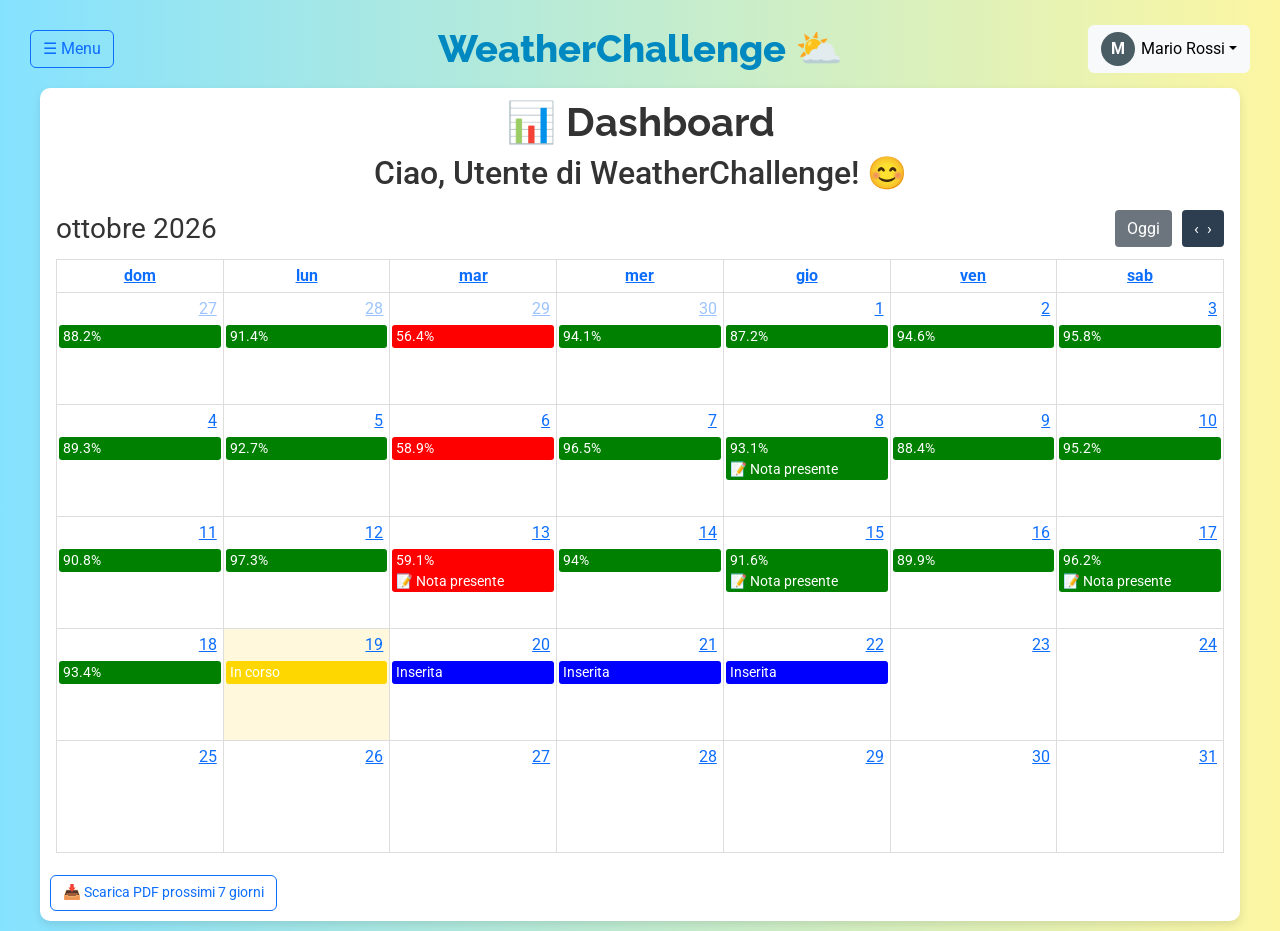
==== dashboard.html @ 6a6421fd "versione 1.01 alpha" ====
<!DOCTYPE html>
<html lang="it">
<head>
    <meta charset="UTF-8">
    <meta name="viewport" content="width=device-width, initial-scale=1.0">
    <title>Dashboard Previsioni Meteo</title>
    <link href="https://cdn.jsdelivr.net/npm/bootstrap@5.3.3/dist/css/bootstrap.min.css" rel="stylesheet">
    <link rel="preconnect" href="https://fonts.googleapis.com">
    <link rel="preconnect" href="https://fonts.gstatic.com" crossorigin>
    <link href="https://fonts.googleapis.com/css2?family=Nunito:wght@400;600;700;800;900&family=Raleway:wght@700;800;900&family=Roboto:wght@400;500&display=swap" rel="stylesheet">
    <link rel="stylesheet" href="assets/css/style_app.css">
    <link rel="stylesheet" href="assets/css/style_dashboard.css">
    <link rel="stylesheet" href="assets/css/tema.css">
    <link rel="stylesheet" href="assets/css/kit_statico.css">
</head>
<body class="bg-light">
    <!-- Intestazione. Nel sito vero è utils/header.php: qui è riscritta a mano -->
    <header class="header py-3">
        <a href="menu.html" class="btn btn-outline-primary btn-menu d-none d-md-block">☰ <span class="menu-label">Menu</span></a>
        <h1 class="site-title">WeatherChallenge ⛅</h1>
        <div class="dropdown">
            <button class="btn btn-light dropdown-toggle" type="button"><span class="avatar">M</span>Mario Rossi</button>
        </div>
    </header>

    <div class="cloud small"></div>
    <div class="cloud medium"></div>
    <div class="cloud large"></div>

    <div class="container">
        <div class="text-center">
            <h1 class="dash-title" style="font-family:'Raleway',sans-serif;font-weight:bold;color:#333;">📊 Dashboard</h1>
        </div>
        <h2 class="greeting text-center mt-2 mb-3">Ciao, Utente di WeatherChallenge! 😊</h2>

        <!-- ══════ COMPUTER (più largo di 768px) ══════ -->
        <div id="desktop-view">
            <div class="cal">
                <div class="cal-toolbar">
                    <h3 class="cal-title">ottobre 2026</h3>
                    <div class="cal-buttons"><span class="cal-btn cal-btn-today">Oggi</span><span class="cal-btn cal-btn-nav">‹&nbsp;&nbsp;›</span></div>
                </div>
                <table class="cal-table">
                    <thead><tr><th><a href="#">dom</a></th><th><a href="#">lun</a></th><th><a href="#">mar</a></th><th><a href="#">mer</a></th><th><a href="#">gio</a></th><th><a href="#">ven</a></th><th><a href="#">sab</a></th></tr></thead>
                    <tbody>
                    <tr>
                        <td class="cal-day other"><a class="cal-num" href="#">27</a><div class="cal-ev ok">88.2%</div></td>
                        <td class="cal-day other"><a class="cal-num" href="#">28</a><div class="cal-ev ok">91.4%</div></td>
                        <td class="cal-day other"><a class="cal-num" href="#">29</a><div class="cal-ev low">56.4%</div></td>
                        <td class="cal-day other"><a class="cal-num" href="#">30</a><div class="cal-ev ok">94.1%</div></td>
                        <td class="cal-day"><a class="cal-num" href="#">1</a><div class="cal-ev ok">87.2%</div></td>
                        <td class="cal-day"><a class="cal-num" href="#">2</a><div class="cal-ev ok">94.6%</div></td>
                        <td class="cal-day"><a class="cal-num" href="#">3</a><div class="cal-ev ok">95.8%</div></td>
                    </tr>
                    <tr>
                        <td class="cal-day"><a class="cal-num" href="#">4</a><div class="cal-ev ok">89.3%</div></td>
                        <td class="cal-day"><a class="cal-num" href="#">5</a><div class="cal-ev ok">92.7%</div></td>
                        <td class="cal-day"><a class="cal-num" href="#">6</a><div class="cal-ev low">58.9%</div></td>
                        <td class="cal-day"><a class="cal-num" href="#">7</a><div class="cal-ev ok">96.5%</div></td>
                        <td class="cal-day"><a class="cal-num" href="#">8</a><div class="cal-ev ok">93.1%<br>📝 Nota presente</div></td>
                        <td class="cal-day"><a class="cal-num" href="#">9</a><div class="cal-ev ok">88.4%</div></td>
                        <td class="cal-day"><a class="cal-num" href="#">10</a><div class="cal-ev ok">95.2%</div></td>
                    </tr>
                    <tr>
                        <td class="cal-day"><a class="cal-num" href="#">11</a><div class="cal-ev ok">90.8%</div></td>
                        <td class="cal-day"><a class="cal-num" href="#">12</a><div class="cal-ev ok">97.3%</div></td>
                        <td class="cal-day"><a class="cal-num" href="#">13</a><div class="cal-ev low">59.1%<br>📝 Nota presente</div></td>
                        <td class="cal-day"><a class="cal-num" href="#">14</a><div class="cal-ev ok">94%</div></td>
                        <td class="cal-day"><a class="cal-num" href="#">15</a><div class="cal-ev ok">91.6%<br>📝 Nota presente</div></td>
                        <td class="cal-day"><a class="cal-num" href="#">16</a><div class="cal-ev ok">89.9%</div></td>
                        <td class="cal-day"><a class="cal-num" href="#">17</a><div class="cal-ev ok">96.2%<br>📝 Nota presente</div></td>
                    </tr>
                    <tr>
                        <td class="cal-day"><a class="cal-num" href="#">18</a><div class="cal-ev ok">93.4%</div></td>
                        <td class="cal-day today"><a class="cal-num" href="#">19</a><div class="cal-ev now">In corso</div></td>
                        <td class="cal-day"><a class="cal-num" href="#">20</a><div class="cal-ev new">Inserita</div></td>
                        <td class="cal-day"><a class="cal-num" href="#">21</a><div class="cal-ev new">Inserita</div></td>
                        <td class="cal-day"><a class="cal-num" href="#">22</a><div class="cal-ev new">Inserita</div></td>
                        <td class="cal-day"><a class="cal-num" href="#">23</a></td>
                        <td class="cal-day"><a class="cal-num" href="#">24</a></td>
                    </tr>
                    <tr>
                        <td class="cal-day"><a class="cal-num" href="#">25</a></td>
                        <td class="cal-day"><a class="cal-num" href="#">26</a></td>
                        <td class="cal-day"><a class="cal-num" href="#">27</a></td>
                        <td class="cal-day"><a class="cal-num" href="#">28</a></td>
                        <td class="cal-day"><a class="cal-num" href="#">29</a></td>
                        <td class="cal-day"><a class="cal-num" href="#">30</a></td>
                        <td class="cal-day"><a class="cal-num" href="#">31</a></td>
                    </tr>
                    </tbody>
                </table>
            </div>
            <a href="#" class="btn btn-outline-primary btn-pdf mt-3">📥 Scarica PDF prossimi 7 giorni</a>
        </div>

        <!-- ══════ TELEFONO (fino a 768px): qui si vede la lista ══════ -->
        <div id="mobile-view">
            <div class="view-toggle">
                <button id="btn-grid" type="button">📅 Griglia</button>
                <button id="btn-list" type="button" class="active">📋 Lista risultati</button>
            </div>
            <div id="mini-calendar-wrap" class="hidden"></div>
            <div id="list-wrap" class="visible">
                <div class="result-list">
                <div class="upcoming-label">🔮 Prossimi giorni — tocca per inserire</div>
                <a href="insert-forecast.html" class="result-card future">
                    <div class="card-date"><span class="day-num">23</span><span class="day-name">Ven</span></div>
                    <div class="card-divider"></div>
                    <div class="card-body">
                        <div class="card-status">Inserisci previsione</div>
                        <div class="card-note">Ottobre 2026</div>
                    </div>
                    <div class="card-badge future-badge">+ Aggiungi</div>
                </a>
                <a href="insert-forecast.html" class="result-card future">
                    <div class="card-date"><span class="day-num">24</span><span class="day-name">Sab</span></div>
                    <div class="card-divider"></div>
                    <div class="card-body">
                        <div class="card-status">Inserisci previsione</div>
                        <div class="card-note">Ottobre 2026</div>
                    </div>
                    <div class="card-badge future-badge">+ Aggiungi</div>
                </a>
                <a href="insert-forecast.html" class="result-card future">
                    <div class="card-date"><span class="day-num">25</span><span class="day-name">Dom</span></div>
                    <div class="card-divider"></div>
                    <div class="card-body">
                        <div class="card-status">Inserisci previsione</div>
                        <div class="card-note">Ottobre 2026</div>
                    </div>
                    <div class="card-badge future-badge">+ Aggiungi</div>
                </a>
                <a href="insert-forecast.html" class="result-card future">
                    <div class="card-date"><span class="day-num">26</span><span class="day-name">Lun</span></div>
                    <div class="card-divider"></div>
                    <div class="card-body">
                        <div class="card-status">Inserisci previsione</div>
                        <div class="card-note">Ottobre 2026</div>
                    </div>
                    <div class="card-badge future-badge">+ Aggiungi</div>
                </a>
                <div class="list-month-header">Ottobre 2026</div>
                <div class="result-card">
                    <div class="card-date"><span class="day-num">19</span><span class="day-name">Lun</span></div>
                    <div class="card-divider" style="background:#FFD70044;"></div>
                    <div class="card-body"><div class="card-status" style="color:#d97706">In corso oggi</div></div>
                    <div class="card-badge yellow">In corso</div>
                </div>
                <a href="#" class="result-card">
                    <div class="card-date"><span class="day-num">18</span><span class="day-name">Dom</span></div>
                    <div class="card-divider" style="background:#00800044;"></div>
                    <div class="card-body">
                        <div class="card-status" style="color:#008000">Previsione accurata ✓</div>
                    </div>
                    <div class="card-badge green">93.4%</div>
                </a>
                <a href="#" class="result-card">
                    <div class="card-date"><span class="day-num">17</span><span class="day-name">Sab</span></div>
                    <div class="card-divider" style="background:#00800044;"></div>
                    <div class="card-body">
                        <div class="card-status" style="color:#008000">Previsione accurata ✓</div>
                        <div class="card-note">📝 Possibile nebbia in Valsugana</div>
                    </div>
                    <div class="card-badge green">96.2%</div>
                </a>
                <a href="#" class="result-card">
                    <div class="card-date"><span class="day-num">16</span><span class="day-name">Ven</span></div>
                    <div class="card-divider" style="background:#00800044;"></div>
                    <div class="card-body">
                        <div class="card-status" style="color:#008000">Previsione accurata ✓</div>
                    </div>
                    <div class="card-badge green">89.9%</div>
                </a>
                <a href="#" class="result-card">
                    <div class="card-date"><span class="day-num">15</span><span class="day-name">Gio</span></div>
                    <div class="card-divider" style="background:#00800044;"></div>
                    <div class="card-body">
                        <div class="card-status" style="color:#008000">Previsione accurata ✓</div>
                        <div class="card-note">📝 Vento da nord al mattino</div>
                    </div>
                    <div class="card-badge green">91.6%</div>
                </a>
                <a href="#" class="result-card">
                    <div class="card-date"><span class="day-num">14</span><span class="day-name">Mer</span></div>
                    <div class="card-divider" style="background:#00800044;"></div>
                    <div class="card-body">
                        <div class="card-status" style="color:#008000">Previsione accurata ✓</div>
                    </div>
                    <div class="card-badge green">94%</div>
                </a>
                <a href="#" class="result-card">
                    <div class="card-date"><span class="day-num">13</span><span class="day-name">Mar</span></div>
                    <div class="card-divider" style="background:#FF000044;"></div>
                    <div class="card-body">
                        <div class="card-status" style="color:#FF0000">Previsione non accurata</div>
                        <div class="card-note">📝 Allerta temporali nel pomeriggio</div>
                    </div>
                    <div class="card-badge red">59.1%</div>
                </a>
                <a href="#" class="result-card">
                    <div class="card-date"><span class="day-num">12</span><span class="day-name">Lun</span></div>
                    <div class="card-divider" style="background:#00800044;"></div>
                    <div class="card-body">
                        <div class="card-status" style="color:#008000">Previsione accurata ✓</div>
                    </div>
                    <div class="card-badge green">97.3%</div>
                </a>
                <div class="list-month-header">Settembre 2026</div>
                <a href="#" class="result-card">
                    <div class="card-date"><span class="day-num">30</span><span class="day-name">Mer</span></div>
                    <div class="card-divider" style="background:#00800044;"></div>
                    <div class="card-body">
                        <div class="card-status" style="color:#008000">Previsione accurata ✓</div>
                    </div>
                    <div class="card-badge green">94.1%</div>
                </a>
                <a href="#" class="result-card">
                    <div class="card-date"><span class="day-num">29</span><span class="day-name">Mar</span></div>
                    <div class="card-divider" style="background:#FF000044;"></div>
                    <div class="card-body">
                        <div class="card-status" style="color:#FF0000">Previsione non accurata</div>
                    </div>
                    <div class="card-badge red">56.4%</div>
                </a>
                </div>
            </div>
            <a href="#" class="btn btn-outline-primary btn-pdf mt-3">📥 Scarica PDF prossimi 7 giorni</a>
        </div>
    </div>


    <!-- Barra in basso: si vede solo su telefono (larghezza fino a 768px) -->
    <nav class="bottom-nav" aria-label="Navigazione">
        <a href="menu.html" class="bn-menu"><span class="bn-icon">☰</span><span>Menu</span></a>
        <div class="dropdown">
            <button class="bn-profile" type="button"><span class="avatar avatar-sm">M</span><span class="bn-label">Mario Rossi</span></button>
        </div>
    </nav>
</body>
</html>
---- assets/css/style_app.css ----
/* ═══════════════════════════════════════════════
   HEADER
═══════════════════════════════════════════════ */

.header {
    display: flex;
    justify-content: center;
    align-items: center;
    position: relative;
}

.dropdown {
    position: absolute;
    right: 20px;
}

.btn-menu {
    position: absolute;
    left: 20px;
}

.dropdown-menu {
    width: 280px;
    padding: 15px;
}

.user-info {
    display: flex;
    align-items: center;
    gap: 10px;
}

.user-info img {
    border-radius: 50%;
    width: 50px;
    height: 50px;
}

.user-email {
    font-size: 14px;
    color: gray;
}

.accuracy-bar {
    height: 10px;
    background-color: #e9ecef;
    border-radius: 5px;
    overflow: hidden;
    margin-top: 5px;
}

.accuracy-fill {
    height: 100%;
    background-color: #007bff;
}


/* Stile per i pulsanti meteo */

body {
    font-family: 'Roboto', sans-serif;
    background: linear-gradient(135deg, #89f7fe 0%, #66a6ff 100%);
    color: #333;
    padding: 10px;
    margin: 0;
    min-height: 100vh;
}

.container {
    max-width: 1200px;
    margin: 0 auto;
    background: white;
    padding: 0;
    border-radius: 10px;
    box-shadow: 0 4px 10px rgba(0, 0, 0, 0.1);
}

.weather-btn {
    width: 80px;
    height: 80px;
    font-size: 32px;
    border: 2px solid #ddd;
    border-radius: 12px;
    background-color: #f9f9f9;
    color: #555;
    display: flex;
    justify-content: center;
    align-items: center;
    transition: all 0.3s ease;
    cursor: pointer;
}

.weather-btn:hover {
    background-color: #e9ecef;
    transform: scale(1.1);
}

.weather-btn.active {
    background-color: #007bff;
    color: white;
    border-color: #0056b3;
    transform: scale(1.1);
}

.weather-group {
    display: flex;
    flex-wrap: wrap;
    gap: 15px;
    justify-content: left;
    margin-bottom: 20px;
}

.weather-btn.selected {
    background-color: #007bff;
    color: white;
    border-color: #0056b3;
    transform: scale(1.1);
}


/* ── HEADER (desktop) ── */

.header {
    display: flex;
    justify-content: center;
    align-items: center;
    position: relative;
}

.dropdown {
    position: absolute;
    right: 20px;
}

.btn-menu {
    position: absolute;
    left: 20px;
}

.dropdown-menu {
    width: 280px;
    padding: 15px;
}

.user-info {
    display: flex;
    align-items: center;
    gap: 10px;
}

.user-info img {
    border-radius: 50%;
    width: 50px;
    height: 50px;
}

.user-email {
    font-size: 14px;
    color: gray;
}

.accuracy-bar {
    height: 10px;
    background-color: #e9ecef;
    border-radius: 5px;
    overflow: hidden;
    margin-top: 5px;
}

.accuracy-fill {
    height: 100%;
    background-color: #007bff;
}


/* ── BOTTOM NAV (solo mobile) ── */

.bottom-nav {
    display: none;
}


/* ═══════════════════════════════════════════════
   MOBILE ≤ 768px
═══════════════════════════════════════════════ */

@media (max-width: 768px) {
    /* ── Header ── */
    .header {
        flex-direction: column;
        align-items: center;
        text-align: center;
    }
    .dropdown {
        position: static;
        margin-top: 15px;
        display: flex;
        justify-content: center;
        width: 100%;
    }
    .btn-menu {
        position: static;
        margin-top: 15px;
        display: flex;
        justify-content: center;
        width: 100%;
    }
    /* Spazio in fondo per non finire sotto la bottom nav */
    body {
        padding-bottom: 70px;
    }
    .header .btn-menu {
        display: none;
    }
    .header .dropdown {
        display: none;
    }
    /* ── Bottom navigation bar ── */
    .bottom-nav {
        display: flex;
        position: fixed;
        bottom: 0;
        left: 0;
        right: 0;
        height: 60px;
        background: #fff;
        border-top: 1px solid #e2e8f0;
        box-shadow: 0 -4px 16px rgba(0, 0, 0, .08);
        z-index: 1050;
        align-items: stretch;
    }
    /* Bottone menu a sinistra */
    .bottom-nav .bn-menu {
        flex: 1;
        display: flex;
        flex-direction: column;
        align-items: center;
        justify-content: center;
        gap: 2px;
        border: none;
        background: transparent;
        cursor: pointer;
        font-size: .65rem;
        font-weight: 700;
        color: #64748b;
        padding: 0;
        border-right: 1px solid #e2e8f0;
    }
    .bottom-nav .bn-menu .bn-icon {
        font-size: 1.3rem;
        line-height: 1;
    }
    /* Dropdown profilo a destra */
    .bottom-nav .bn-profile {
        flex: 1;
        display: flex;
        flex-direction: column;
        align-items: center;
        justify-content: center;
        gap: 2px;
        border: none;
        background: transparent;
        cursor: pointer;
        font-size: .65rem;
        font-weight: 700;
        color: #64748b;
        padding: 0;
        height: 100%;
    }
    .bottom-nav .dropdown {
        margin-top: 0 !important;
    }
    .bottom-nav .bn-profile img {
        width: 28px;
        height: 28px;
        border-radius: 50%;
        object-fit: cover;
    }
    .bottom-nav .bn-profile .bn-label {
        font-size: .6rem;
        font-weight: 700;
        color: #64748b;
        white-space: nowrap;
        overflow: hidden;
        text-overflow: ellipsis;
        max-width: 80px;
    }
    /* Il dropdown Bootstrap si apre verso l'alto */
    .bottom-nav .dropdown-menu {
        bottom: 60px !important;
        top: auto !important;
        transform: none !important;
        margin-bottom: 4px;
    }
    /* ── Pulsante PDF ── */
    .btn-bottom {
        width: 100%;
        justify-content: center;
        font-size: .85rem;
        padding: 11px 0 !important;
        border-radius: 12px !important;
    }
}
---- assets/css/style_dashboard.css ----
/* ═══════════════════════════════════════════════
   CLOUD ANIMATION
═══════════════════════════════════════════════ */

.introjs-relativePosition {
    position: initial !important;
}

@keyframes moveClouds {
    from {
        transform: translateX(-200px);
        opacity: .6;
    }
    to {
        transform: translateX(100vw);
        opacity: 1;
    }
}

.cloud {
    position: absolute;
    top: 10%;
    left: -200px;
    width: 120px;
    height: 80px;
    background: url('../img/cloud.png') no-repeat center/contain;
    opacity: .8;
    animation: moveClouds 30s linear infinite;
    pointer-events: none;
}

.cloud.small {
    width: 80px;
    height: 50px;
    top: 20%;
    animation-duration: 40s;
}

.cloud.medium {
    width: 150px;
    height: 100px;
    top: 30%;
    animation-duration: 50s;
}

.cloud.large {
    width: 200px;
    height: 130px;
    top: 15%;
    animation-duration: 60s;
}


/* ═══════════════════════════════════════════════
   LAYOUT SWITCH (desktop default)
═══════════════════════════════════════════════ */

#mobile-view {
    display: none;
}

#desktop-view {
    display: block;
}

.container {
    padding-left: 10px !important;
    padding-right: 10px !important;
    padding-top: 10px !important;
    padding-bottom: 10px !important;
}

.btn-pdf {
    display: inline-flex;
    align-items: center;
    gap: 6px;
    margin-top: 12px;
    font-size: .9rem;
}


/* ═══════════════════════════════════════════════
   MOBILE  ≤ 768px
═══════════════════════════════════════════════ */

@media (max-width: 768px) {
    /* ── Layout switch ── */
    #desktop-view {
        display: none;
    }
    #mobile-view {
        display: block;
    }
    /* ── Generali ── */
    body {
        font-family: 'Nunito', sans-serif;
    }
    .container {
        padding-left: 10px !important;
        padding-right: 10px !important;
    }
    h1.dash-title {
        font-size: 1.4rem !important;
        font-weight: 800;
    }
    h2.greeting {
        font-size: 1.05rem !important;
        margin-bottom: 10px !important;
        color: #555;
    }
    /* ── Toggle griglia/lista ── */
    .view-toggle {
        display: flex;
        background: #f0f4f8;
        border-radius: 12px;
        padding: 3px;
        gap: 3px;
        margin-bottom: 12px;
    }
    .view-toggle button {
        flex: 1;
        border: none;
        background: transparent;
        border-radius: 10px;
        padding: 8px 0;
        font-family: 'Nunito', sans-serif;
        font-size: .82rem;
        font-weight: 700;
        color: #888;
        cursor: pointer;
        transition: all .2s;
    }
    .view-toggle button.active {
        background: #fff;
        color: #333;
        box-shadow: 0 1px 6px rgba(0, 0, 0, .12);
    }
    /* ── Panels ── */
    #mini-calendar-wrap {
        display: block;
    }
    #list-wrap {
        display: none;
    }
    #mini-calendar-wrap.hidden {
        display: none;
    }
    #list-wrap.visible {
        display: block;
    }
    /* ── Mini-griglia FullCalendar ── */
    #mini-cal .fc-toolbar {
        flex-wrap: wrap;
        gap: 4px;
        justify-content: center !important;
        margin-bottom: 6px !important;
    }
    #mini-cal .fc-toolbar-title {
        font-size: .95rem !important;
        font-weight: 800;
        font-family: 'Nunito', sans-serif;
    }
    #mini-cal .fc-button {
        padding: 5px 9px !important;
        font-size: .75rem !important;
    }
    #mini-cal .fc-col-header-cell-cushion {
        font-size: .68rem !important;
        font-weight: 800;
        padding: 3px 1px !important;
    }
    #mini-cal .fc-daygrid-day-number {
        font-size: .72rem !important;
        padding: 2px 4px !important;
    }
    #mini-cal .fc-daygrid-day {
        min-height: 52px !important;
    }
    #mini-cal .fc-daygrid-event {
        border-radius: 4px !important;
        font-size: .6rem !important;
        padding: 1px 3px !important;
        line-height: 1.3 !important;
    }
    #mini-cal .fc-event-title {
        font-size: .6rem !important;
        font-weight: 700;
    }
    /* ── Lista risultati ── */
    .result-list {
        display: flex;
        flex-direction: column;
        gap: 8px;
        padding-bottom: 20px;
    }
    .list-month-header {
        font-size: .7rem;
        font-weight: 800;
        text-transform: uppercase;
        letter-spacing: .08em;
        color: #aaa;
        padding: 10px 2px 4px;
        border-bottom: 1px solid #eee;
        margin-bottom: 2px;
    }
    .upcoming-label {
        font-size: .7rem;
        font-weight: 800;
        text-transform: uppercase;
        letter-spacing: .08em;
        color: #3b82f6;
        padding: 10px 2px 4px;
        border-bottom: 1px solid #dbeafe;
        margin-bottom: 2px;
    }
    .result-card {
        display: flex;
        align-items: center;
        gap: 12px;
        background: #fff;
        border-radius: 14px;
        padding: 12px 14px;
        box-shadow: 0 2px 8px rgba(0, 0, 0, .07);
        cursor: pointer;
        text-decoration: none;
        color: inherit;
        transition: transform .15s, box-shadow .15s;
        -webkit-tap-highlight-color: transparent;
    }
    .result-card:active {
        transform: scale(.98);
        box-shadow: 0 1px 4px rgba(0, 0, 0, .1);
    }
    .result-card.future {
        border: 2px dashed #93c5fd;
        background: #eff6ff;
        box-shadow: none;
    }
    .card-date {
        display: flex;
        flex-direction: column;
        align-items: center;
        min-width: 40px;
    }
    .card-date .day-num {
        font-size: 1.4rem;
        font-weight: 800;
        line-height: 1;
        color: #333;
    }
    .card-date .day-name {
        font-size: .62rem;
        font-weight: 700;
        text-transform: uppercase;
        color: #aaa;
        letter-spacing: .06em;
    }
    .card-divider {
        width: 2px;
        height: 36px;
        border-radius: 2px;
        background: #eee;
        flex-shrink: 0;
    }
    .card-body {
        flex: 1;
        min-width: 0;
    }
    .card-body .card-status {
        font-size: .78rem;
        font-weight: 700;
        margin-bottom: 2px;
    }
    .card-body .card-note {
        font-size: .68rem;
        color: #aaa;
    }
    .card-badge {
        flex-shrink: 0;
        min-width: 52px;
        text-align: center;
        padding: 5px 10px;
        border-radius: 20px;
        font-size: .78rem;
        font-weight: 800;
        color: #fff;
    }
    .card-badge.green {
        background: #22c55e;
    }
    .card-badge.red {
        background: #ef4444;
    }
    .card-badge.yellow {
        background: #f59e0b;
    }
    .card-badge.blue {
        background: #3b82f6;
    }
    .card-badge.future-badge {
        background: #dbeafe;
        color: #3b82f6;
        font-size: .72rem;
    }
    .result-card.future .card-date .day-num {
        color: #3b82f6;
    }
    .result-card.future .card-body .card-status {
        color: #3b82f6;
    }
    /* ── Pulsante PDF ── */
    .btn-pdf {
        width: 100%;
        justify-content: center;
        font-size: .85rem;
        padding: 11px 0 !important;
        border-radius: 12px !important;
    }
}
---- assets/css/tema.css ----
/* ============================================================
   TEMA: il punto di partenza per le prime modifiche

   Questo file si carica per ULTIMO, quindi quello che scrivi qui
   vince sugli altri fogli di stile. I valori scritti sono quelli
   attuali del sito: cambiali e ricarica la pagina per vedere l'effetto.

   Quando una modifica ti piace, annota il file e la riga: potrà
   essere riportata nel sito vero.
   ============================================================ */

:root {
    /* Cielo: sfondo a gradiente delle pagine con contenitore bianco */
    --wc-cielo-alto: #fcf6a2;
    --wc-cielo-basso: #85e2ff;


    /* Colori dei punteggi: bene, medio, male (valgono per tutte le pagine) */
    --green: #22c55e;
    --orange: #f59e0b;
    --red: #ef4444;

    /* Forme */
    --wc-raggio-contenitore: 10px;   /* il grande riquadro bianco */
    --wc-raggio-card: 14px;          /* card di liste, storico e classifica */

    /* Font dei titoli */
    --wc-font-titoli: 'Raleway', sans-serif;
}

body.bg-light {
    background-image: linear-gradient(270deg, var(--wc-cielo-alto) 0%, var(--wc-cielo-basso) 100%);
}

.container { border-radius: var(--wc-raggio-contenitore); }

.result-card, .f-card, .user-rank { border-radius: var(--wc-raggio-card); }

/* Badge dei punteggi: usano gli stessi tre colori */
.card-badge.green, .f-acc-badge.green, .wsf-badge.green { background: var(--green); }
.card-badge.yellow, .f-acc-badge.yellow, .wsf-badge.yellow { background: var(--orange); }
.card-badge.red, .f-acc-badge.red, .wsf-badge.red { background: var(--red); }

h1.rank-title, h1.video-title, .site-title { font-family: var(--wc-font-titoli); }
---- assets/css/kit_statico.css ----
/* ============================================================
   KIT STATICO
   Nel sito vero queste parti arrivano da JavaScript (calendario,
   menu a comparsa) o da header.php. Qui sono riscritte a mano,
   così il kit funziona aprendo il file con un doppio clic.
   ============================================================ */

/* ---------- Intestazione ---------- */
.site-title {
    font-family: 'Raleway', sans-serif;
    font-weight: 800;
    font-size: clamp(1.5rem, 5vw, 2.4rem);
    color: #0088c0;
    margin: 0;
}

.avatar {
    display: inline-flex;
    align-items: center;
    justify-content: center;
    width: 34px;
    height: 34px;
    border-radius: 50%;
    background: #4a5c64;
    color: #fff;
    font-weight: 700;
    margin-right: 6px;
}
.avatar-sm { width: 28px; height: 28px; margin: 0; font-size: .8rem; }

/* ---------- Barra in basso (telefono) ---------- */
.bottom-nav .dropdown { flex: 1; display: flex; }
.bottom-nav .bn-menu { text-decoration: none; }

/* ---------- Calendario del mese (versione statica) ---------- */
.cal { padding: 0 6px 6px; }
.cal-toolbar {
    display: flex;
    justify-content: space-between;
    align-items: center;
    margin: 18px 0 12px;
}
.cal-title { font-size: 1.75rem; font-weight: 400; margin: 0; }
.cal-buttons { display: flex; gap: 10px; }
.cal-btn { display: inline-block; padding: .4rem .75rem; border-radius: .25rem; color: #fff; }
.cal-btn-today { background: #6c757d; }
.cal-btn-nav { background: #2c3e50; }

.cal-table { width: 100%; border-collapse: collapse; table-layout: fixed; }
.cal-table th, .cal-table td { border: 1px solid #ddd; }
.cal-table th { text-align: center; padding: 4px 0; font-weight: 700; }
.cal-day { height: 112px; vertical-align: top; padding: 2px; }
.cal-day.other .cal-num { opacity: .4; }
.cal-day.today { background: #fff8dc; }
.cal-num { display: block; text-align: right; padding: 2px 4px; }

.cal-ev { border-radius: 3px; color: #fff; font-size: .85em; padding: 1px 4px; margin-top: 2px; }
.cal-ev.ok  { background: #008000; }
.cal-ev.low { background: #ff0000; }
.cal-ev.now { background: #ffd700; }
.cal-ev.new { background: #0000ff; }
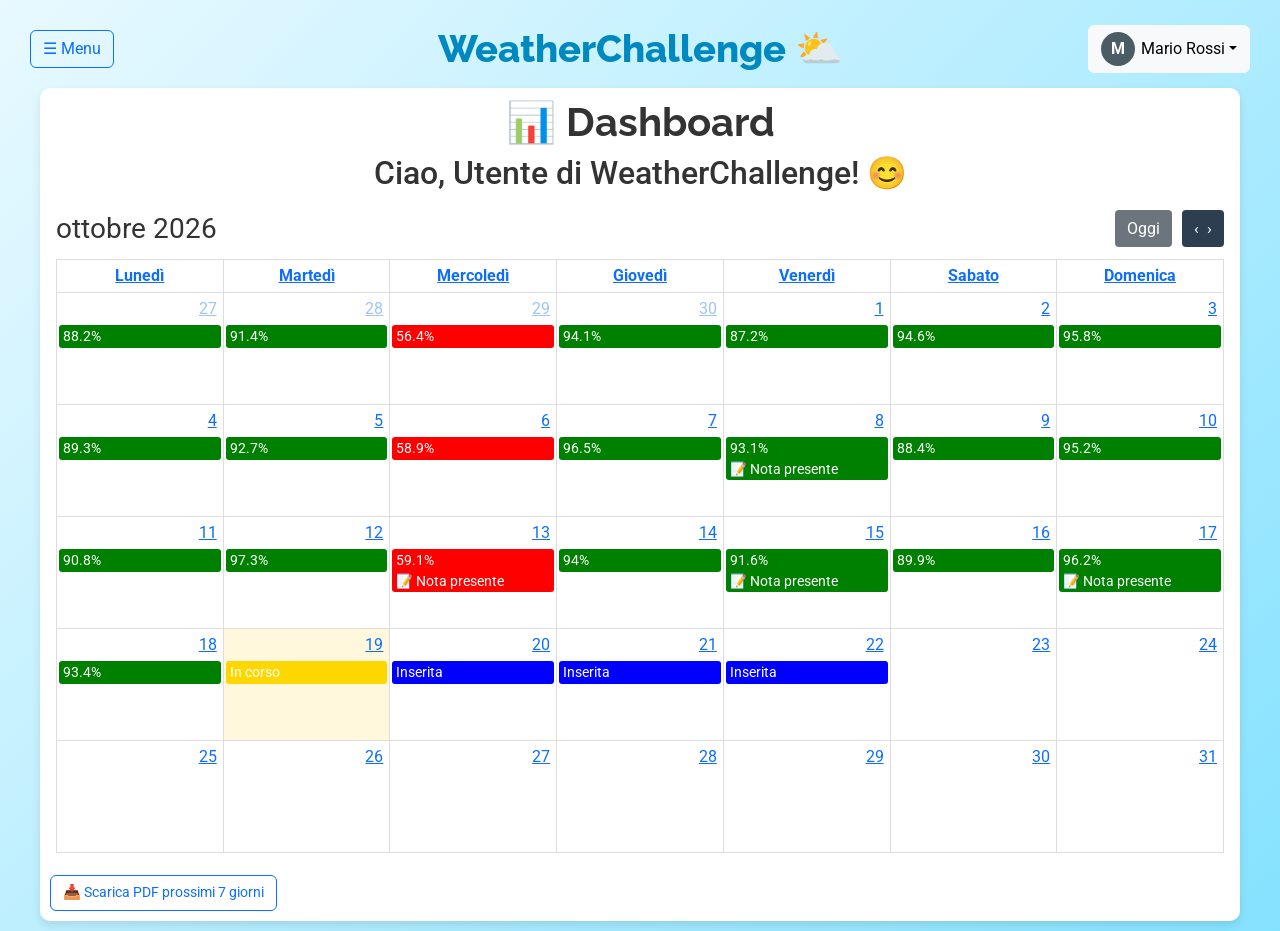
==== commit f38d3ffa: "lunedì - domenica" ====
--- a/dashboard.html
+++ b/dashboard.html
@@ -41,7 +41,7 @@
                     <div class="cal-buttons"><span class="cal-btn cal-btn-today">Oggi</span><span class="cal-btn cal-btn-nav">‹&nbsp;&nbsp;›</span></div>
                 </div>
                 <table class="cal-table">
-                    <thead><tr><th><a href="#">dom</a></th><th><a href="#">lun</a></th><th><a href="#">mar</a></th><th><a href="#">mer</a></th><th><a href="#">gio</a></th><th><a href="#">ven</a></th><th><a href="#">sab</a></th></tr></thead>
+                    <thead><tr><th><a href="#">Lunedì</a></th><th><a href="#">Martedì</a></th><th><a href="#">Mercoledì</a></th><th><a href="#">Giovedì</a></th><th><a href="#">Venerdì</a></th><th><a href="#">Sabato</a></th><th><a href="#">Domenica</a></th></tr></thead>
                     <tbody>
                     <tr>
                         <td class="cal-day other"><a class="cal-num" href="#">27</a><div class="cal-ev ok">88.2%</div></td>
--- a/assets/css/tema.css
+++ b/assets/css/tema.css
@@ -11,7 +11,7 @@
 
 :root {
     /* Cielo: sfondo a gradiente delle pagine con contenitore bianco */
-    --wc-cielo-alto: #fcf6a2;
+    --wc-cielo-alto: #e8f9ff;
     --wc-cielo-basso: #85e2ff;
 
 
@@ -29,7 +29,7 @@
 }
 
 body.bg-light {
-    background-image: linear-gradient(270deg, var(--wc-cielo-alto) 0%, var(--wc-cielo-basso) 100%);
+    background-image: linear-gradient(135deg, var(--wc-cielo-alto) 0%, var(--wc-cielo-basso) 100%);
 }
 
 .container { border-radius: var(--wc-raggio-contenitore); }
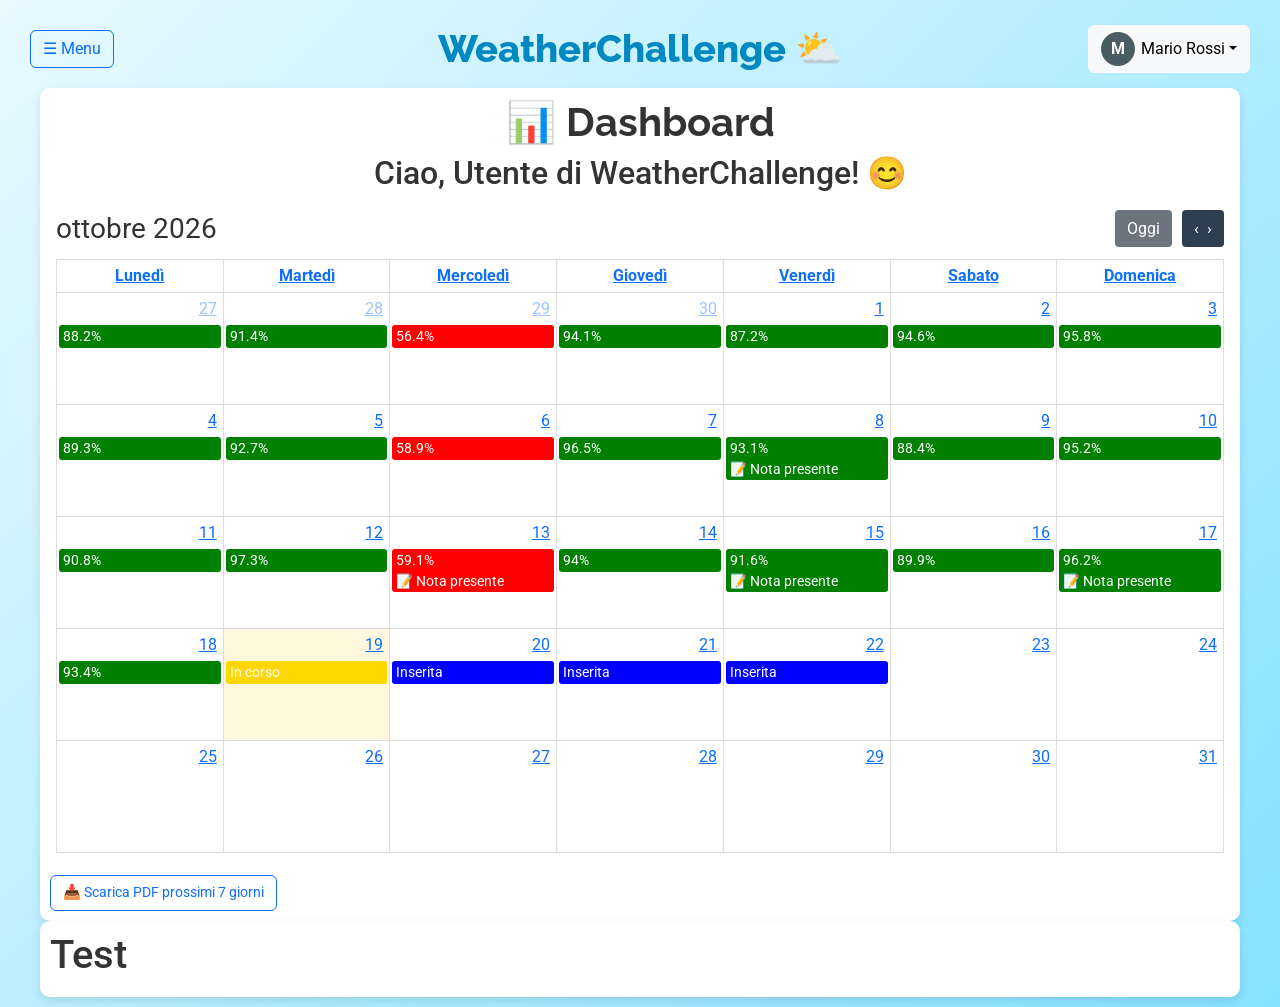
==== commit e8e81a49: "Test" ====
--- a/dashboard.html
+++ b/dashboard.html
@@ -41,7 +41,7 @@
                     <div class="cal-buttons"><span class="cal-btn cal-btn-today">Oggi</span><span class="cal-btn cal-btn-nav">‹&nbsp;&nbsp;›</span></div>
                 </div>
                 <table class="cal-table">
-                    <thead><tr><th><a href="#">Lunedì</a></th><th><a href="#">Martedì</a></th><th><a href="#">Mercoledì</a></th><th><a href="#">Giovedì</a></th><th><a href="#">Venerdì</a></th><th><a href="#">Sabato</a></th><th><a href="#">Domenica</a></th></tr></thead>
+                    <thead><tr><th><a href="#" class=".cal-table-text">Lunedì</a></th><th><a href="#" class=".cal-table-text">Martedì</a></th><th><a href="#" class=".cal-table-text">Mercoledì</a></th><th><a href="#" class=".cal-table-text">Giovedì</a></th><th><a href="#" class=".cal-table-text">Venerdì</a></th><th><a href="#" class=".cal-table-text">Sabato</a></th><th><a href="#" class=".cal-table-text">Domenica</a></th></tr></thead>
                     <tbody>
                     <tr>
                         <td class="cal-day other"><a class="cal-num" href="#">27</a><div class="cal-ev ok">88.2%</div></td>
@@ -228,7 +228,11 @@
             <a href="#" class="btn btn-outline-primary btn-pdf mt-3">📥 Scarica PDF prossimi 7 giorni</a>
         </div>
     </div>
-
+    <div class="container">
+        <div>
+            <h1>Test</h1>
+        </div>
+    </div>
 
     <!-- Barra in basso: si vede solo su telefono (larghezza fino a 768px) -->
     <nav class="bottom-nav" aria-label="Navigazione">
--- a/assets/css/style_dashboard.css
+++ b/assets/css/style_dashboard.css
@@ -98,6 +98,7 @@
     .container {
         padding-left: 10px !important;
         padding-right: 10px !important;
+        width: 60%
     }
     h1.dash-title {
         font-size: 1.4rem !important;
--- a/assets/css/kit_statico.css
+++ b/assets/css/kit_statico.css
@@ -49,6 +49,7 @@
 .cal-table { width: 100%; border-collapse: collapse; table-layout: fixed; }
 .cal-table th, .cal-table td { border: 1px solid #ddd; }
 .cal-table th { text-align: center; padding: 4px 0; font-weight: 700; }
+.cal-table-text {text-align: center; color:#000000; font-weight: 700;}
 .cal-day { height: 112px; vertical-align: top; padding: 2px; }
 .cal-day.other .cal-num { opacity: .4; }
 .cal-day.today { background: #fff8dc; }
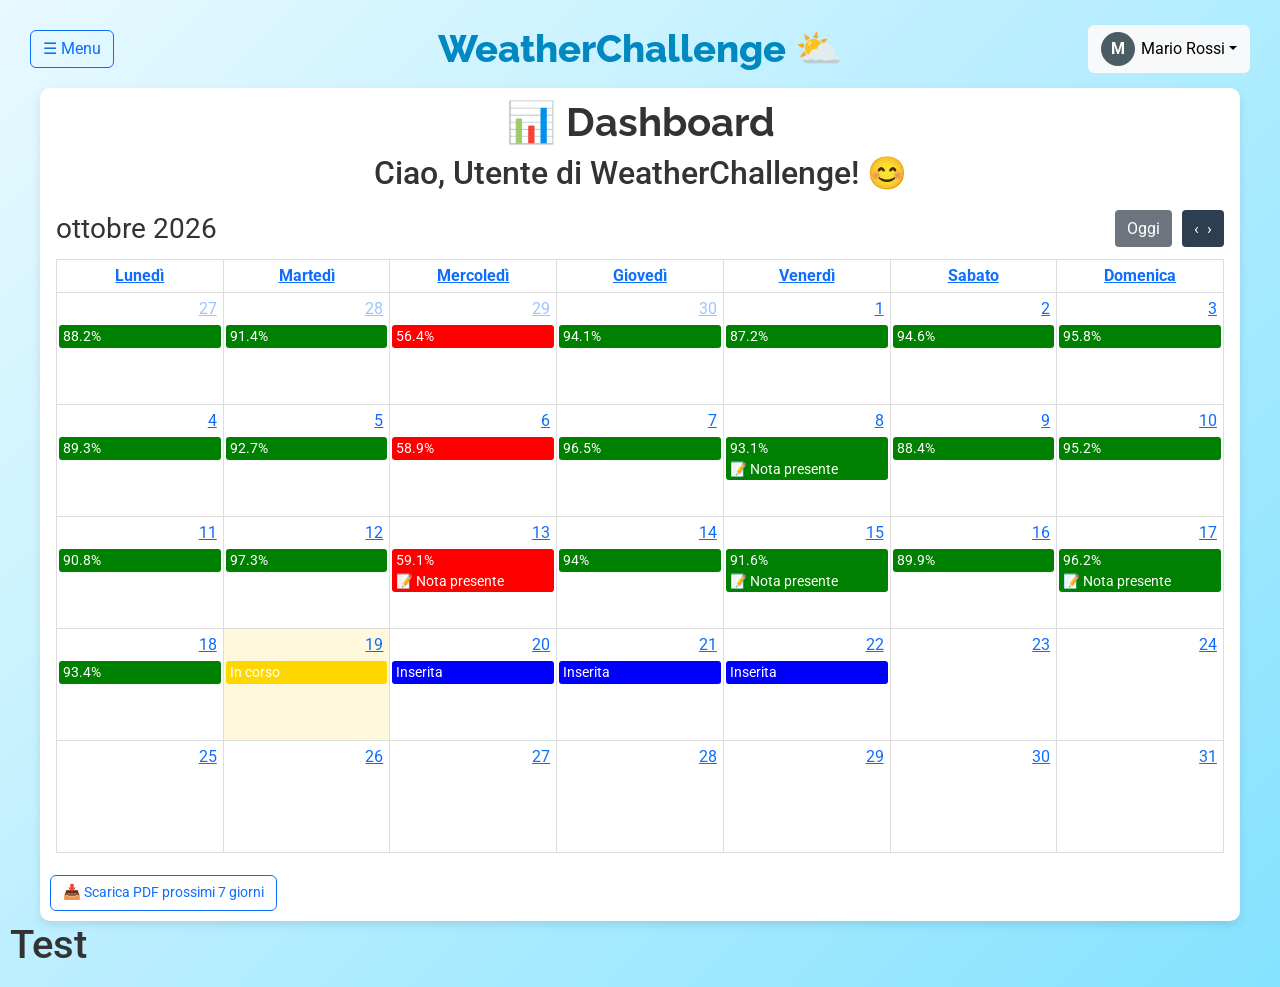
==== commit 5325aa4d: "Test 5" ====
--- a/dashboard.html
+++ b/dashboard.html
@@ -26,214 +26,213 @@
     <div class="cloud small"></div>
     <div class="cloud medium"></div>
     <div class="cloud large"></div>
+    <div class="riga">  
+        <div class="container">
+            <div class="text-center">
+                <h1 class="dash-title" style="font-family:'Raleway',sans-serif;font-weight:bold;color:#333;">📊 Dashboard</h1>
+            </div>
+            <h2 class="greeting text-center mt-2 mb-3">Ciao, Utente di WeatherChallenge! 😊</h2>
 
-    <div class="container">
-        <div class="text-center">
-            <h1 class="dash-title" style="font-family:'Raleway',sans-serif;font-weight:bold;color:#333;">📊 Dashboard</h1>
-        </div>
-        <h2 class="greeting text-center mt-2 mb-3">Ciao, Utente di WeatherChallenge! 😊</h2>
-
-        <!-- ══════ COMPUTER (più largo di 768px) ══════ -->
-        <div id="desktop-view">
-            <div class="cal">
-                <div class="cal-toolbar">
-                    <h3 class="cal-title">ottobre 2026</h3>
-                    <div class="cal-buttons"><span class="cal-btn cal-btn-today">Oggi</span><span class="cal-btn cal-btn-nav">‹&nbsp;&nbsp;›</span></div>
+            <!-- ══════ COMPUTER (più largo di 768px) ══════ -->
+            <div id="desktop-view">
+                <div class="cal">
+                    <div class="cal-toolbar">
+                        <h3 class="cal-title">ottobre 2026</h3>
+                        <div class="cal-buttons"><span class="cal-btn cal-btn-today">Oggi</span><span class="cal-btn cal-btn-nav">‹&nbsp;&nbsp;›</span></div>
+                    </div>
+                    <table class="cal-table">
+                        <thead><tr><th><a href="#" class=".cal-table-text">Lunedì</a></th><th><a href="#" class=".cal-table-text">Martedì</a></th><th><a href="#" class=".cal-table-text">Mercoledì</a></th><th><a href="#" class=".cal-table-text">Giovedì</a></th><th><a href="#" class=".cal-table-text">Venerdì</a></th><th><a href="#" class=".cal-table-text">Sabato</a></th><th><a href="#" class=".cal-table-text">Domenica</a></th></tr></thead>
+                        <tbody>
+                        <tr>
+                            <td class="cal-day other"><a class="cal-num" href="#">27</a><div class="cal-ev ok">88.2%</div></td>
+                            <td class="cal-day other"><a class="cal-num" href="#">28</a><div class="cal-ev ok">91.4%</div></td>
+                            <td class="cal-day other"><a class="cal-num" href="#">29</a><div class="cal-ev low">56.4%</div></td>
+                            <td class="cal-day other"><a class="cal-num" href="#">30</a><div class="cal-ev ok">94.1%</div></td>
+                            <td class="cal-day"><a class="cal-num" href="#">1</a><div class="cal-ev ok">87.2%</div></td>
+                            <td class="cal-day"><a class="cal-num" href="#">2</a><div class="cal-ev ok">94.6%</div></td>
+                            <td class="cal-day"><a class="cal-num" href="#">3</a><div class="cal-ev ok">95.8%</div></td>
+                        </tr>
+                        <tr>
+                            <td class="cal-day"><a class="cal-num" href="#">4</a><div class="cal-ev ok">89.3%</div></td>
+                            <td class="cal-day"><a class="cal-num" href="#">5</a><div class="cal-ev ok">92.7%</div></td>
+                            <td class="cal-day"><a class="cal-num" href="#">6</a><div class="cal-ev low">58.9%</div></td>
+                            <td class="cal-day"><a class="cal-num" href="#">7</a><div class="cal-ev ok">96.5%</div></td>
+                            <td class="cal-day"><a class="cal-num" href="#">8</a><div class="cal-ev ok">93.1%<br>📝 Nota presente</div></td>
+                            <td class="cal-day"><a class="cal-num" href="#">9</a><div class="cal-ev ok">88.4%</div></td>
+                            <td class="cal-day"><a class="cal-num" href="#">10</a><div class="cal-ev ok">95.2%</div></td>
+                        </tr>
+                        <tr>
+                            <td class="cal-day"><a class="cal-num" href="#">11</a><div class="cal-ev ok">90.8%</div></td>
+                            <td class="cal-day"><a class="cal-num" href="#">12</a><div class="cal-ev ok">97.3%</div></td>
+                            <td class="cal-day"><a class="cal-num" href="#">13</a><div class="cal-ev low">59.1%<br>📝 Nota presente</div></td>
+                            <td class="cal-day"><a class="cal-num" href="#">14</a><div class="cal-ev ok">94%</div></td>
+                            <td class="cal-day"><a class="cal-num" href="#">15</a><div class="cal-ev ok">91.6%<br>📝 Nota presente</div></td>
+                            <td class="cal-day"><a class="cal-num" href="#">16</a><div class="cal-ev ok">89.9%</div></td>
+                            <td class="cal-day"><a class="cal-num" href="#">17</a><div class="cal-ev ok">96.2%<br>📝 Nota presente</div></td>
+                        </tr>
+                        <tr>
+                            <td class="cal-day"><a class="cal-num" href="#">18</a><div class="cal-ev ok">93.4%</div></td>
+                            <td class="cal-day today"><a class="cal-num" href="#">19</a><div class="cal-ev now">In corso</div></td>
+                            <td class="cal-day"><a class="cal-num" href="#">20</a><div class="cal-ev new">Inserita</div></td>
+                            <td class="cal-day"><a class="cal-num" href="#">21</a><div class="cal-ev new">Inserita</div></td>
+                            <td class="cal-day"><a class="cal-num" href="#">22</a><div class="cal-ev new">Inserita</div></td>
+                            <td class="cal-day"><a class="cal-num" href="#">23</a></td>
+                            <td class="cal-day"><a class="cal-num" href="#">24</a></td>
+                        </tr>
+                        <tr>
+                            <td class="cal-day"><a class="cal-num" href="#">25</a></td>
+                            <td class="cal-day"><a class="cal-num" href="#">26</a></td>
+                            <td class="cal-day"><a class="cal-num" href="#">27</a></td>
+                            <td class="cal-day"><a class="cal-num" href="#">28</a></td>
+                            <td class="cal-day"><a class="cal-num" href="#">29</a></td>
+                            <td class="cal-day"><a class="cal-num" href="#">30</a></td>
+                            <td class="cal-day"><a class="cal-num" href="#">31</a></td>
+                        </tr>
+                        </tbody>
+                    </table>
                 </div>
-                <table class="cal-table">
-                    <thead><tr><th><a href="#" class=".cal-table-text">Lunedì</a></th><th><a href="#" class=".cal-table-text">Martedì</a></th><th><a href="#" class=".cal-table-text">Mercoledì</a></th><th><a href="#" class=".cal-table-text">Giovedì</a></th><th><a href="#" class=".cal-table-text">Venerdì</a></th><th><a href="#" class=".cal-table-text">Sabato</a></th><th><a href="#" class=".cal-table-text">Domenica</a></th></tr></thead>
-                    <tbody>
-                    <tr>
-                        <td class="cal-day other"><a class="cal-num" href="#">27</a><div class="cal-ev ok">88.2%</div></td>
-                        <td class="cal-day other"><a class="cal-num" href="#">28</a><div class="cal-ev ok">91.4%</div></td>
-                        <td class="cal-day other"><a class="cal-num" href="#">29</a><div class="cal-ev low">56.4%</div></td>
-                        <td class="cal-day other"><a class="cal-num" href="#">30</a><div class="cal-ev ok">94.1%</div></td>
-                        <td class="cal-day"><a class="cal-num" href="#">1</a><div class="cal-ev ok">87.2%</div></td>
-                        <td class="cal-day"><a class="cal-num" href="#">2</a><div class="cal-ev ok">94.6%</div></td>
-                        <td class="cal-day"><a class="cal-num" href="#">3</a><div class="cal-ev ok">95.8%</div></td>
-                    </tr>
-                    <tr>
-                        <td class="cal-day"><a class="cal-num" href="#">4</a><div class="cal-ev ok">89.3%</div></td>
-                        <td class="cal-day"><a class="cal-num" href="#">5</a><div class="cal-ev ok">92.7%</div></td>
-                        <td class="cal-day"><a class="cal-num" href="#">6</a><div class="cal-ev low">58.9%</div></td>
-                        <td class="cal-day"><a class="cal-num" href="#">7</a><div class="cal-ev ok">96.5%</div></td>
-                        <td class="cal-day"><a class="cal-num" href="#">8</a><div class="cal-ev ok">93.1%<br>📝 Nota presente</div></td>
-                        <td class="cal-day"><a class="cal-num" href="#">9</a><div class="cal-ev ok">88.4%</div></td>
-                        <td class="cal-day"><a class="cal-num" href="#">10</a><div class="cal-ev ok">95.2%</div></td>
-                    </tr>
-                    <tr>
-                        <td class="cal-day"><a class="cal-num" href="#">11</a><div class="cal-ev ok">90.8%</div></td>
-                        <td class="cal-day"><a class="cal-num" href="#">12</a><div class="cal-ev ok">97.3%</div></td>
-                        <td class="cal-day"><a class="cal-num" href="#">13</a><div class="cal-ev low">59.1%<br>📝 Nota presente</div></td>
-                        <td class="cal-day"><a class="cal-num" href="#">14</a><div class="cal-ev ok">94%</div></td>
-                        <td class="cal-day"><a class="cal-num" href="#">15</a><div class="cal-ev ok">91.6%<br>📝 Nota presente</div></td>
-                        <td class="cal-day"><a class="cal-num" href="#">16</a><div class="cal-ev ok">89.9%</div></td>
-                        <td class="cal-day"><a class="cal-num" href="#">17</a><div class="cal-ev ok">96.2%<br>📝 Nota presente</div></td>
-                    </tr>
-                    <tr>
-                        <td class="cal-day"><a class="cal-num" href="#">18</a><div class="cal-ev ok">93.4%</div></td>
-                        <td class="cal-day today"><a class="cal-num" href="#">19</a><div class="cal-ev now">In corso</div></td>
-                        <td class="cal-day"><a class="cal-num" href="#">20</a><div class="cal-ev new">Inserita</div></td>
-                        <td class="cal-day"><a class="cal-num" href="#">21</a><div class="cal-ev new">Inserita</div></td>
-                        <td class="cal-day"><a class="cal-num" href="#">22</a><div class="cal-ev new">Inserita</div></td>
-                        <td class="cal-day"><a class="cal-num" href="#">23</a></td>
-                        <td class="cal-day"><a class="cal-num" href="#">24</a></td>
-                    </tr>
-                    <tr>
-                        <td class="cal-day"><a class="cal-num" href="#">25</a></td>
-                        <td class="cal-day"><a class="cal-num" href="#">26</a></td>
-                        <td class="cal-day"><a class="cal-num" href="#">27</a></td>
-                        <td class="cal-day"><a class="cal-num" href="#">28</a></td>
-                        <td class="cal-day"><a class="cal-num" href="#">29</a></td>
-                        <td class="cal-day"><a class="cal-num" href="#">30</a></td>
-                        <td class="cal-day"><a class="cal-num" href="#">31</a></td>
-                    </tr>
-                    </tbody>
-                </table>
+                <a href="#" class="btn btn-outline-primary btn-pdf mt-3">📥 Scarica PDF prossimi 7 giorni</a>
             </div>
-            <a href="#" class="btn btn-outline-primary btn-pdf mt-3">📥 Scarica PDF prossimi 7 giorni</a>
-        </div>
-
-        <!-- ══════ TELEFONO (fino a 768px): qui si vede la lista ══════ -->
-        <div id="mobile-view">
-            <div class="view-toggle">
-                <button id="btn-grid" type="button">📅 Griglia</button>
-                <button id="btn-list" type="button" class="active">📋 Lista risultati</button>
+        </div>
+        <div>
+            <h1>Test
+            </h1>
+        </div>
+    </div>
+            <!-- ══════ TELEFONO (fino a 768px): qui si vede la lista ══════ -->
+            <div id="mobile-view">
+                <div class="view-toggle">
+                    <button id="btn-grid" type="button">📅 Griglia</button>
+                    <button id="btn-list" type="button" class="active">📋 Lista risultati</button>
+                </div>
+                <div id="mini-calendar-wrap" class="hidden"></div>
+                <div id="list-wrap" class="visible">
+                    <div class="result-list">
+                    <div class="upcoming-label">🔮 Prossimi giorni — tocca per inserire</div>
+                    <a href="insert-forecast.html" class="result-card future">
+                        <div class="card-date"><span class="day-num">23</span><span class="day-name">Ven</span></div>
+                        <div class="card-divider"></div>
+                        <div class="card-body">
+                            <div class="card-status">Inserisci previsione</div>
+                            <div class="card-note">Ottobre 2026</div>
+                        </div>
+                        <div class="card-badge future-badge">+ Aggiungi</div>
+                    </a>
+                    <a href="insert-forecast.html" class="result-card future">
+                        <div class="card-date"><span class="day-num">24</span><span class="day-name">Sab</span></div>
+                        <div class="card-divider"></div>
+                        <div class="card-body">
+                            <div class="card-status">Inserisci previsione</div>
+                            <div class="card-note">Ottobre 2026</div>
+                        </div>
+                        <div class="card-badge future-badge">+ Aggiungi</div>
+                    </a>
+                    <a href="insert-forecast.html" class="result-card future">
+                        <div class="card-date"><span class="day-num">25</span><span class="day-name">Dom</span></div>
+                        <div class="card-divider"></div>
+                        <div class="card-body">
+                            <div class="card-status">Inserisci previsione</div>
+                            <div class="card-note">Ottobre 2026</div>
+                        </div>
+                        <div class="card-badge future-badge">+ Aggiungi</div>
+                    </a>
+                    <a href="insert-forecast.html" class="result-card future">
+                        <div class="card-date"><span class="day-num">26</span><span class="day-name">Lun</span></div>
+                        <div class="card-divider"></div>
+                        <div class="card-body">
+                            <div class="card-status">Inserisci previsione</div>
+                            <div class="card-note">Ottobre 2026</div>
+                        </div>
+                        <div class="card-badge future-badge">+ Aggiungi</div>
+                    </a>
+                    <div class="list-month-header">Ottobre 2026</div>
+                    <div class="result-card">
+                        <div class="card-date"><span class="day-num">19</span><span class="day-name">Lun</span></div>
+                        <div class="card-divider" style="background:#FFD70044;"></div>
+                        <div class="card-body"><div class="card-status" style="color:#d97706">In corso oggi</div></div>
+                        <div class="card-badge yellow">In corso</div>
+                    </div>
+                    <a href="#" class="result-card">
+                        <div class="card-date"><span class="day-num">18</span><span class="day-name">Dom</span></div>
+                        <div class="card-divider" style="background:#00800044;"></div>
+                        <div class="card-body">
+                            <div class="card-status" style="color:#008000">Previsione accurata ✓</div>
+                        </div>
+                        <div class="card-badge green">93.4%</div>
+                    </a>
+                    <a href="#" class="result-card">
+                        <div class="card-date"><span class="day-num">17</span><span class="day-name">Sab</span></div>
+                        <div class="card-divider" style="background:#00800044;"></div>
+                        <div class="card-body">
+                            <div class="card-status" style="color:#008000">Previsione accurata ✓</div>
+                            <div class="card-note">📝 Possibile nebbia in Valsugana</div>
+                        </div>
+                        <div class="card-badge green">96.2%</div>
+                    </a>
+                    <a href="#" class="result-card">
+                        <div class="card-date"><span class="day-num">16</span><span class="day-name">Ven</span></div>
+                        <div class="card-divider" style="background:#00800044;"></div>
+                        <div class="card-body">
+                            <div class="card-status" style="color:#008000">Previsione accurata ✓</div>
+                        </div>
+                        <div class="card-badge green">89.9%</div>
+                    </a>
+                    <a href="#" class="result-card">
+                        <div class="card-date"><span class="day-num">15</span><span class="day-name">Gio</span></div>
+                        <div class="card-divider" style="background:#00800044;"></div>
+                        <div class="card-body">
+                            <div class="card-status" style="color:#008000">Previsione accurata ✓</div>
+                            <div class="card-note">📝 Vento da nord al mattino</div>
+                        </div>
+                        <div class="card-badge green">91.6%</div>
+                    </a>
+                    <a href="#" class="result-card">
+                        <div class="card-date"><span class="day-num">14</span><span class="day-name">Mer</span></div>
+                        <div class="card-divider" style="background:#00800044;"></div>
+                        <div class="card-body">
+                            <div class="card-status" style="color:#008000">Previsione accurata ✓</div>
+                        </div>
+                        <div class="card-badge green">94%</div>
+                    </a>
+                    <a href="#" class="result-card">
+                        <div class="card-date"><span class="day-num">13</span><span class="day-name">Mar</span></div>
+                        <div class="card-divider" style="background:#FF000044;"></div>
+                        <div class="card-body">
+                            <div class="card-status" style="color:#FF0000">Previsione non accurata</div>
+                            <div class="card-note">📝 Allerta temporali nel pomeriggio</div>
+                        </div>
+                        <div class="card-badge red">59.1%</div>
+                    </a>
+                    <a href="#" class="result-card">
+                        <div class="card-date"><span class="day-num">12</span><span class="day-name">Lun</span></div>
+                        <div class="card-divider" style="background:#00800044;"></div>
+                        <div class="card-body">
+                            <div class="card-status" style="color:#008000">Previsione accurata ✓</div>
+                        </div>
+                        <div class="card-badge green">97.3%</div>
+                    </a>
+                    <div class="list-month-header">Settembre 2026</div>
+                    <a href="#" class="result-card">
+                        <div class="card-date"><span class="day-num">30</span><span class="day-name">Mer</span></div>
+                        <div class="card-divider" style="background:#00800044;"></div>
+                        <div class="card-body">
+                            <div class="card-status" style="color:#008000">Previsione accurata ✓</div>
+                        </div>
+                        <div class="card-badge green">94.1%</div>
+                    </a>
+                    <a href="#" class="result-card">
+                        <div class="card-date"><span class="day-num">29</span><span class="day-name">Mar</span></div>
+                        <div class="card-divider" style="background:#FF000044;"></div>
+                        <div class="card-body">
+                            <div class="card-status" style="color:#FF0000">Previsione non accurata</div>
+                        </div>
+                        <div class="card-badge red">56.4%</div>
+                    </a>
+                    </div>
+                </div>
+                <a href="#" class="btn btn-outline-primary btn-pdf mt-3">📥 Scarica PDF prossimi 7 giorni</a>
             </div>
-            <div id="mini-calendar-wrap" class="hidden"></div>
-            <div id="list-wrap" class="visible">
-                <div class="result-list">
-                <div class="upcoming-label">🔮 Prossimi giorni — tocca per inserire</div>
-                <a href="insert-forecast.html" class="result-card future">
-                    <div class="card-date"><span class="day-num">23</span><span class="day-name">Ven</span></div>
-                    <div class="card-divider"></div>
-                    <div class="card-body">
-                        <div class="card-status">Inserisci previsione</div>
-                        <div class="card-note">Ottobre 2026</div>
-                    </div>
-                    <div class="card-badge future-badge">+ Aggiungi</div>
-                </a>
-                <a href="insert-forecast.html" class="result-card future">
-                    <div class="card-date"><span class="day-num">24</span><span class="day-name">Sab</span></div>
-                    <div class="card-divider"></div>
-                    <div class="card-body">
-                        <div class="card-status">Inserisci previsione</div>
-                        <div class="card-note">Ottobre 2026</div>
-                    </div>
-                    <div class="card-badge future-badge">+ Aggiungi</div>
-                </a>
-                <a href="insert-forecast.html" class="result-card future">
-                    <div class="card-date"><span class="day-num">25</span><span class="day-name">Dom</span></div>
-                    <div class="card-divider"></div>
-                    <div class="card-body">
-                        <div class="card-status">Inserisci previsione</div>
-                        <div class="card-note">Ottobre 2026</div>
-                    </div>
-                    <div class="card-badge future-badge">+ Aggiungi</div>
-                </a>
-                <a href="insert-forecast.html" class="result-card future">
-                    <div class="card-date"><span class="day-num">26</span><span class="day-name">Lun</span></div>
-                    <div class="card-divider"></div>
-                    <div class="card-body">
-                        <div class="card-status">Inserisci previsione</div>
-                        <div class="card-note">Ottobre 2026</div>
-                    </div>
-                    <div class="card-badge future-badge">+ Aggiungi</div>
-                </a>
-                <div class="list-month-header">Ottobre 2026</div>
-                <div class="result-card">
-                    <div class="card-date"><span class="day-num">19</span><span class="day-name">Lun</span></div>
-                    <div class="card-divider" style="background:#FFD70044;"></div>
-                    <div class="card-body"><div class="card-status" style="color:#d97706">In corso oggi</div></div>
-                    <div class="card-badge yellow">In corso</div>
-                </div>
-                <a href="#" class="result-card">
-                    <div class="card-date"><span class="day-num">18</span><span class="day-name">Dom</span></div>
-                    <div class="card-divider" style="background:#00800044;"></div>
-                    <div class="card-body">
-                        <div class="card-status" style="color:#008000">Previsione accurata ✓</div>
-                    </div>
-                    <div class="card-badge green">93.4%</div>
-                </a>
-                <a href="#" class="result-card">
-                    <div class="card-date"><span class="day-num">17</span><span class="day-name">Sab</span></div>
-                    <div class="card-divider" style="background:#00800044;"></div>
-                    <div class="card-body">
-                        <div class="card-status" style="color:#008000">Previsione accurata ✓</div>
-                        <div class="card-note">📝 Possibile nebbia in Valsugana</div>
-                    </div>
-                    <div class="card-badge green">96.2%</div>
-                </a>
-                <a href="#" class="result-card">
-                    <div class="card-date"><span class="day-num">16</span><span class="day-name">Ven</span></div>
-                    <div class="card-divider" style="background:#00800044;"></div>
-                    <div class="card-body">
-                        <div class="card-status" style="color:#008000">Previsione accurata ✓</div>
-                    </div>
-                    <div class="card-badge green">89.9%</div>
-                </a>
-                <a href="#" class="result-card">
-                    <div class="card-date"><span class="day-num">15</span><span class="day-name">Gio</span></div>
-                    <div class="card-divider" style="background:#00800044;"></div>
-                    <div class="card-body">
-                        <div class="card-status" style="color:#008000">Previsione accurata ✓</div>
-                        <div class="card-note">📝 Vento da nord al mattino</div>
-                    </div>
-                    <div class="card-badge green">91.6%</div>
-                </a>
-                <a href="#" class="result-card">
-                    <div class="card-date"><span class="day-num">14</span><span class="day-name">Mer</span></div>
-                    <div class="card-divider" style="background:#00800044;"></div>
-                    <div class="card-body">
-                        <div class="card-status" style="color:#008000">Previsione accurata ✓</div>
-                    </div>
-                    <div class="card-badge green">94%</div>
-                </a>
-                <a href="#" class="result-card">
-                    <div class="card-date"><span class="day-num">13</span><span class="day-name">Mar</span></div>
-                    <div class="card-divider" style="background:#FF000044;"></div>
-                    <div class="card-body">
-                        <div class="card-status" style="color:#FF0000">Previsione non accurata</div>
-                        <div class="card-note">📝 Allerta temporali nel pomeriggio</div>
-                    </div>
-                    <div class="card-badge red">59.1%</div>
-                </a>
-                <a href="#" class="result-card">
-                    <div class="card-date"><span class="day-num">12</span><span class="day-name">Lun</span></div>
-                    <div class="card-divider" style="background:#00800044;"></div>
-                    <div class="card-body">
-                        <div class="card-status" style="color:#008000">Previsione accurata ✓</div>
-                    </div>
-                    <div class="card-badge green">97.3%</div>
-                </a>
-                <div class="list-month-header">Settembre 2026</div>
-                <a href="#" class="result-card">
-                    <div class="card-date"><span class="day-num">30</span><span class="day-name">Mer</span></div>
-                    <div class="card-divider" style="background:#00800044;"></div>
-                    <div class="card-body">
-                        <div class="card-status" style="color:#008000">Previsione accurata ✓</div>
-                    </div>
-                    <div class="card-badge green">94.1%</div>
-                </a>
-                <a href="#" class="result-card">
-                    <div class="card-date"><span class="day-num">29</span><span class="day-name">Mar</span></div>
-                    <div class="card-divider" style="background:#FF000044;"></div>
-                    <div class="card-body">
-                        <div class="card-status" style="color:#FF0000">Previsione non accurata</div>
-                    </div>
-                    <div class="card-badge red">56.4%</div>
-                </a>
-                </div>
-            </div>
-            <a href="#" class="btn btn-outline-primary btn-pdf mt-3">📥 Scarica PDF prossimi 7 giorni</a>
-        </div>
-    </div>
-    <div class="container">
-        <div>
-            <h1>Test</h1>
-        </div>
-    </div>
-
+        </div>
     <!-- Barra in basso: si vede solo su telefono (larghezza fino a 768px) -->
     <nav class="bottom-nav" aria-label="Navigazione">
         <a href="menu.html" class="bn-menu"><span class="bn-icon">☰</span><span>Menu</span></a>
--- a/assets/css/style_dashboard.css
+++ b/assets/css/style_dashboard.css
@@ -98,7 +98,6 @@
     .container {
         padding-left: 10px !important;
         padding-right: 10px !important;
-        width: 60%
     }
     h1.dash-title {
         font-size: 1.4rem !important;
@@ -317,4 +316,8 @@
         padding: 11px 0 !important;
         border-radius: 12px !important;
     }
-}
+    .riga {
+        display: flex;
+    }
+    }
+}
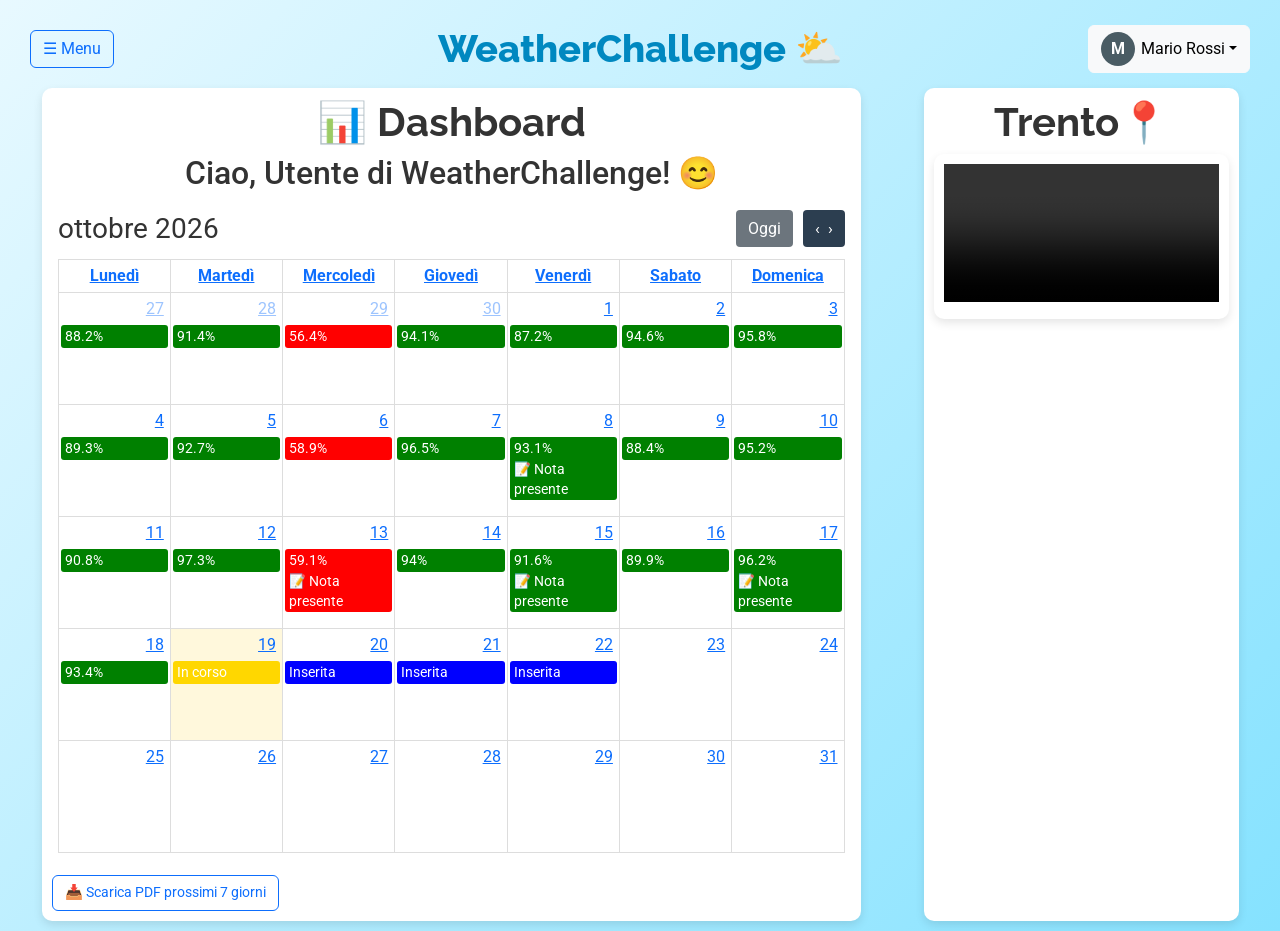
==== commit 65b133af: "test 6" ====
--- a/dashboard.html
+++ b/dashboard.html
@@ -26,8 +26,11 @@
     <div class="cloud small"></div>
     <div class="cloud medium"></div>
     <div class="cloud large"></div>
+
+
+
     <div class="riga">  
-        <div class="container">
+        <div class="container" style="width: 65%;">
             <div class="text-center">
                 <h1 class="dash-title" style="font-family:'Raleway',sans-serif;font-weight:bold;color:#333;">📊 Dashboard</h1>
             </div>
@@ -94,11 +97,28 @@
                 <a href="#" class="btn btn-outline-primary btn-pdf mt-3">📥 Scarica PDF prossimi 7 giorni</a>
             </div>
         </div>
-        <div>
-            <h1>Test
-            </h1>
-        </div>
-    </div>
+
+
+        <div class="container" style="width:25%;" style="margin: 10px;">
+            <div class="text-center">
+                <h1 class="dash-title" style="font-family:'Raleway',sans-serif;font-weight:bold;color:#333;"> Trento📍</h1>
+            </div>
+            <div class="container" style="width: 100%;">
+                <video autoplay muted loop width="100%;" controls>
+                      <source src="https://radar.meteotrentino.it/radar/new_G_mosaico.mp4" type="video/mp4">
+                </video>
+            </div> 
+
+
+    </div> 
+
+
+
+
+
+
+
+
             <!-- ══════ TELEFONO (fino a 768px): qui si vede la lista ══════ -->
             <div id="mobile-view">
                 <div class="view-toggle">
--- a/assets/css/style_dashboard.css
+++ b/assets/css/style_dashboard.css
@@ -70,6 +70,7 @@
     padding-bottom: 10px !important;
 }
 
+
 .btn-pdf {
     display: inline-flex;
     align-items: center;
@@ -77,6 +78,9 @@
     margin-top: 12px;
     font-size: .9rem;
 }
+.riga {
+        display: flex;
+    }
 
 
 /* ═══════════════════════════════════════════════
@@ -320,4 +324,4 @@
         display: flex;
     }
     }
-}
+
